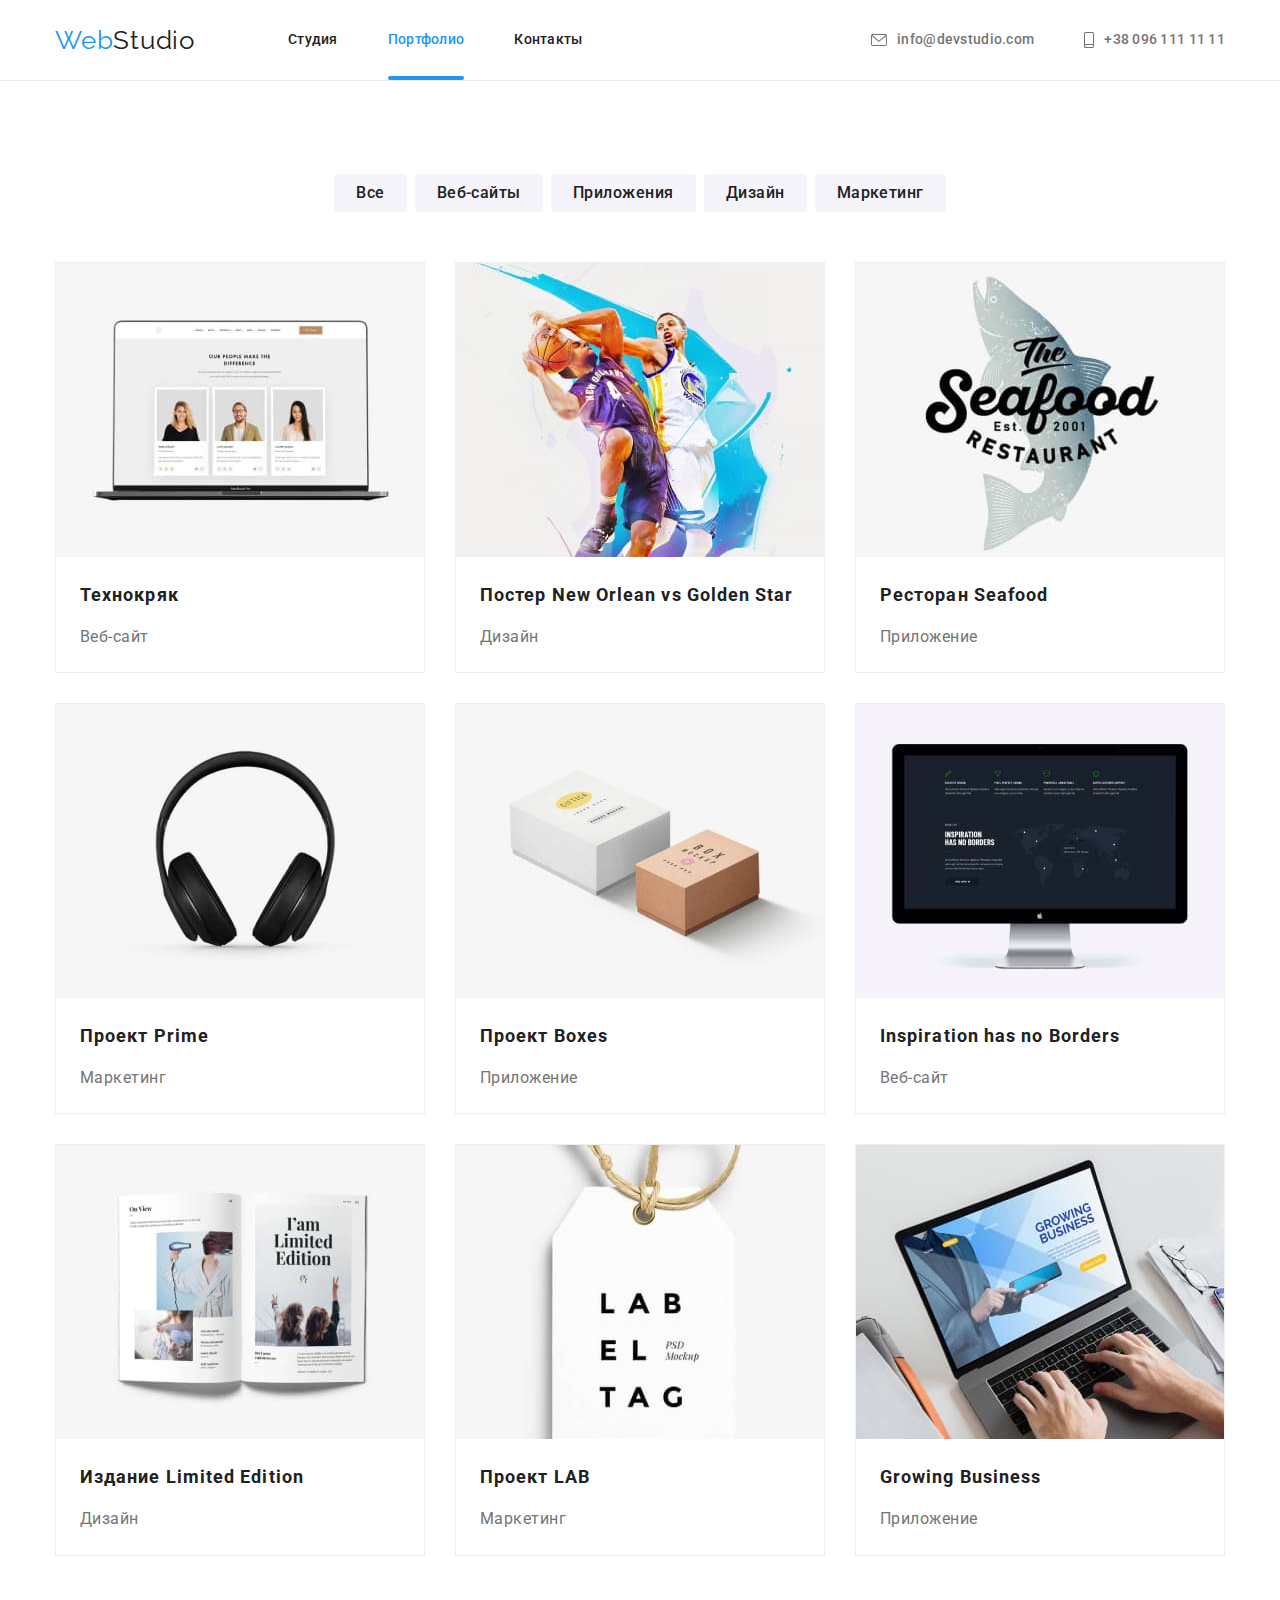
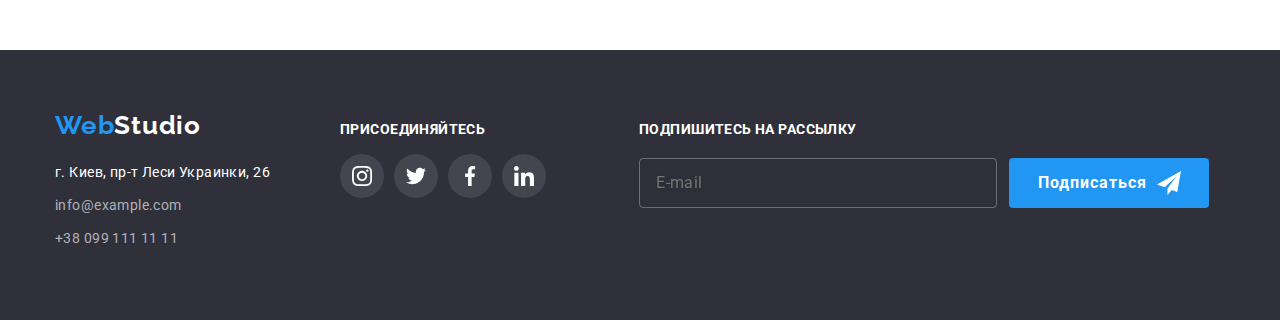
==== portfolio.html @ 62c6569c "Копия с ДЗ-7" ====
<!DOCTYPE html>
<html lang="ru">

<head>
  <meta charset="UTF-8" />
  <meta http-equiv="X-UA-Compatible" content="IE=edge" />
  <meta name="viewport" content="width=device-width, initial-scale=1.0" />
  <title>Document</title>
  <link rel="preconnect" href="https://fonts.googleapis.com" />
  <link rel="preconnect" href="https://fonts.gstatic.com" crossorigin />
  <link href="https://fonts.googleapis.com/css2?family=Raleway:wght@700&family=Roboto:wght@400;500;700;900&display=swap"
    rel="stylesheet" />
  <link rel="stylesheet"
    href="https://cdnjs.cloudflare.com/ajax/libs/modern-normalize/1.1.0/modern-normalize.min.css" />
  <!-- <link rel="stylesheet" href="./css/styles.css" /> -->
  <link rel="stylesheet" href="./css/main.css">
</head>

<body class="page">
  <!-- Шапка сайта -->
  <header class="page-header">
    <nav class="container nav__container">
      <a href="./index.html" class="nav__logo">Web<span class="nav__logos">Studio</span></a>
      <ul class="nav__list list">
        <li class="nav__lists"><a href="./index.html" class="nav__link">Студия</a></li>
        <li class="nav__lists"><a href="#" class="nav__link current current-line">Портфолио</a></li>
        <li class="nav__lists"><a href="#" class="nav__link">Контакты</a></li>
      </ul>
      <ul class="nav__contacts list">
        <li class="nav__lists">
          <a href="mailto:info@devstudio.com" class="nav__contact">
            <svg class="nav__email-icon" width="16" height="12">
              <use href="./images/icons.svg?v=2#icon-email"></use>
            </svg>info@devstudio.com
          </a>
        </li>
        <li class="nav__lists">
          <a href="tel:+380961111111" class="nav__contact">
            <svg class="nav__phone-icon" width="10" height="16">
              <use href="./images/icons.svg?v=2#icon-phone"></use>
            </svg>+38 096 111 11 11
          </a>
        </li>
      </ul>
    </nav>
  </header>

  <main class="main">
    <!-- Кнопки -->
    <section class="buttons">
      <div class="container buttons__conteiner">
        <h1 class="buttons__title-hidden">Галерея</h1>
        <ul class="buttons__items list">
          <li class="buttons__item">
            <button type="button" class="buttons__primery button">Все</button>
          </li>
          <li class="buttons__item">
            <button type="button" class="buttons__primery button">Веб-сайты</button>
          </li>
          <li class="buttons__item">
            <button type="button" class="buttons__primery button">Приложения</button>
          </li>
          <li class="buttons__item">
            <button type="button" class="buttons__primery button">Дизайн</button>
          </li>
          <li class="buttons__item">
            <button type="button" class="buttons__primery button">Маркетинг</button>
          </li>
        </ul>

        <!--Наши работы -->

        <ul class="project-list list">
          <li class="project-list__item">
            <a href="#">
              <div class="project-list__solution">
                <img src="./images/tehnokrak.jpg" alt="ноутбук" width="370" />
                <p class="project-list__text">Технокряк это современная площадка распространения коронавируса. Компании
                  используют эту платформу для цифрового
                  шпионажа и атак на защищённые сервера конкурентов.</p>
              </div>
              <div class="project-list__after-item">
                <h2 class="project-list__caption" te>Технокряк</h2>
                <p class="project-list__lead">Веб-сайт</p>
              </div>
            </a>
          </li>
          <li class="project-list__item">
            <a href="#">
              <div class="project-list__solution">
                <img src="./images/posternew.jpg" alt="баскетболисты" width="370" />
                <p class="project-list__text">Технокряк это современная площадка распространения коронавируса. Компании
                  используют эту платформу для цифрового
                  шпионажа и атак на защищённые сервера конкурентов.</p>
              </div>
              <div class="project-list__after-item">
                <h2 class="project-list__caption">Постер New Orlean vs Golden Star</h2>
                <p class="project-list__lead">Дизайн</p>
              </div>
            </a>
          </li>
          <li class="project-list__item">
            <a href="#">
              <div class="project-list__solution">
                <img src="./images/restoran.jpg" alt="Рыба" width="370" />
                <p class="project-list__text">Технокряк это современная площадка распространения коронавируса. Компании
                  используют эту платформу для цифрового
                  шпионажа и атак на защищённые сервера конкурентов.</p>
              </div>
              <div class="project-list__after-item">
                <h2 class="project-list__caption">Ресторан Seafood</h2>
                <p class="project-list__lead">Приложение</p>
              </div>
            </a>
          </li>
          <li class="project-list__item">
            <a href="#">
              <div class="project-list__solution">
                <img src="./images/proectprime.jpg" alt="наушники" width="370" />
                <p class="project-list__text">Технокряк это современная площадка распространения коронавируса. Компании
                  используют эту платформу для цифрового
                  шпионажа и атак на защищённые сервера конкурентов.</p>
              </div>
              <div class="project-list__after-item">
                <h2 class="project-list__caption">Проект Prime</h2>
                <p class="project-list__lead">Маркетинг</p>
              </div>
            </a>
          </li>
          <li class="project-list__item">
            <a href="#">
              <div class="project-list__solution">
                <img src="./images/proectboxes.jpg" alt="коробки" width="370" />
                <p class="project-list__text">Технокряк это современная площадка распространения коронавируса. Компании
                  используют эту платформу для цифрового
                  шпионажа и атак на защищённые сервера конкурентов.</p>
              </div>
              <div class="project-list__after-item">
                <h2 class="project-list__caption">Проект Boxes</h2>
                <p class="project-list__lead">Приложение</p>
              </div>
            </a>
          </li>
          <li class="project-list__item">
            <a href="#">
              <div class="project-list__solution">
                <img src="./images/inspiration.jpg" alt="макбук" width="370" />
                <p class="project-list__text">Технокряк это современная площадка распространения коронавируса. Компании
                  используют эту платформу для цифрового
                  шпионажа и атак на защищённые сервера конкурентов.</p>
              </div>
              <div class="project-list__after-item">
                <h2 class="project-list__caption">Inspiration has no Borders</h2>
                <p class="project-list__lead">Веб-сайт</p>
              </div>
            </a>
          </li>
          <li class="project-list__item">
            <a href="#">
              <div class="project-list__solution">
                <img src="./images/izdanie.jpg" alt="журнал" width="370" />
                <p class="project-list__text">Технокряк это современная площадка распространения коронавируса. Компании
                  используют эту платформу для цифрового
                  шпионажа и атак на защищённые сервера конкурентов.</p>
              </div>
              <div class="project-list__after-item">
                <h2 class="project-list__caption">Издание Limited Edition</h2>
                <p class="project-list__lead">Дизайн</p>
              </div>
            </a>
          </li>
          <li class="project-list__item">
            <a href="#">
              <div class="project-list__solution">
                <img src="./images/proectlab.jpg" alt="бирка" width="370" height="294" />
                <p class="project-list__text">Технокряк это современная площадка распространения коронавируса. Компании
                  используют эту платформу для цифрового
                  шпионажа и атак на защищённые сервера конкурентов.</p>
              </div>
              <div class="project-list__after-item">
                <h2 class="project-list__caption">Проект LAB</h2>
                <p class="project-list__lead">Маркетинг</p>
              </div>
            </a>
          </li>
          <li class="project-list__item">
            <a href="#">
              <div class="project-list__solution">
                <img src="./images/growing.jpg" alt="руки на клавиатуре" width="370" />
                <p class="project-list__text">Технокряк это современная площадка распространения коронавируса. Компании
                  используют эту платформу для цифрового
                  шпионажа и атак на защищённые сервера конкурентов.</p>
              </div>
              <div class="project-list__after-item">
                <h2 class="project-list__caption">Growing Business</h2>
                <p class="project-list__lead">Приложение</p>
              </div>
            </a>
          </li>
        </ul>
      </div>
    </section>
  </main>

  <footer class="footer-menu">
    <!-- Подвал -->
    <div class="container footer footer__conteiner">
      <div class="footer__left">
        <a href="./index.html" class="footer__logo">Web<span class="footer__logos">Studio</span></a>
        <address class="footer__address">
          <ul class="footer__address-list list">
            <li class="footer__address-item">
              <a href="" class="footer__address">г. Киев, пр-т Леси Украинки, 26</a>
            </li>
            <li class="footer__address-item">
              <a href="mailto:info@example.com" class="footer__contact">info@example.com</a>
            </li>
            <li class="footer__address-item">
              <a href="tel:+380991111111" class="footer__contact">+38 099 111 11 11</a>
            </li>
          </ul>
        </address>
      </div>
      <div class="aside">
        <h3 class="aside__title">Присоединяйтесь</h3>
        <ul class="aside-list list">
          <li class="aside-list__item">
            <a href="#" class="aside-list__link">
              <svg class="aside-list__icon">
                <use href="./images/icons.svg?v=2#icon-instagram"></use>
              </svg>
            </a>
          </li>
          <li class="aside-list__item">
            <a href="#" class="aside-list__link">
              <svg class="aside-list__icon">
                <use href="./images/icons.svg?v=2#icon-twitter"></use>
              </svg>
            </a>
          </li>
          <li class="aside-list__item">
            <a href="#" class="aside-list__link">
              <svg class="aside-list__icon">
                <use href="./images/icons.svg?v=2#icon-facebook"></use>
              </svg>
            </a>
          </li>
          <li class="aside-list__item">
            <a href="#" class="aside-list__link">
              <svg class="aside-list__icon">
                <use href="./images/icons.svg?v=2#icon-linkedin"></use>
              </svg>
            </a>
          </li>
        </ul>
      </div>
      <div class="footer-middle">
        <h3 class="footer-middle__title">Подпишитесь на рассылку</h3>
        <form action="footer-middle__form">
          <div class="footer-middle__field">
            <label class="footer-middle__label" for="user-email"></label>
            <input type="text" class="footer-middle__input" name="user-email" placeholder="E-mail" minlength="2"
              id="user-email" />
            <div class="middle-submit">
              <button type="submit" class="middle-submit__button button">
                <svg class="middle-submit__icon" width="24" heidht="24">
                  <use href="./images/icons.svg?v=2#icon-iconsend"></use>
                </svg>Подписаться</button>
            </div>
          </div>
        </form>
      </div>
  </footer>
</body>

</html>
---- css/styles.css ----
/* *, */
/* *::before, */
/* *::after { */
/* box-sizing: inherit; */
/* } */

/* CSS для imdex.html */

/* Шапка сайта */

/* Герой */

/* Особенности */

/* Чем мы занимаемся */

/* Наша команда */

/* Наши клиенты */

/* Подвал */

/* CSS для portfolio.html */

/* Кнопки */

/* Наши работы */
---- css/main.css ----
.visually-hidden {
  position: absolute;
  white-space: nowrap;
  width: 1px;
  height: 1px;
  overflow: hidden;
  border: 0;
  padding: 0;
  clip: rect(0 0 0 0);
  clip-path: inset(50%);
  margin: -1px;
}

:root {
  --primary-text-color: #212121;
  --secondory-text-color: #757575;
  --text-title-color: #ffffff;
  --accent-color: #2196f3;
  --accent-shadow-color: rgba(0, 0, 0, 0.15);
  --primary-bg-color: #ffffff;
  --secondary-bg-color: #f5f4fa;
  --top-line-bg-color: #ececec;
  --footer-bg-color: #2f303a;
  --box-project-color: #eeeeee;
  --box-klients-color: #afb1b8;
  --first-social-color: #afb1b8;
  --secondary-social-color: #ffffff;
  --background-social-color: #2196f3;
  --footer-social-color: rgba(255, 255, 255, 0.1);
  --footer-contact-color: rgba(255, 255, 255, 0.6);
  --feature-bg-color: rgba(47, 48, 58, 0.8);
  --overlay-modal-color: rgba(0, 0, 0, 0.2);
  --project-bg-color: rgba(33, 150, 243, 0.9);
  --close-icon-color: #000000;
}

.html {
  box-sizing: border-box;
}

a {
  text-decoration: none;
}

h1,
h2,
h3,
h4,
h5,
h6,
p,
ul {
  margin-top: 0;
  margin-bottom: 0;
}

button {
  cursor: pointer;
}

img {
  display: block;
}

.page {
  margin: 0;
  padding-top: 80px;
  font-family: Roboto, sans-serif;
  color: var(--primary-text-color);
}

.list {
  padding: 0;
  margin: 0;
  list-style: none;
}

.container {
  display: block;
  width: 1200px;
  padding-left: 15px;
  padding-right: 15px;
  margin: 0 auto;
}

.hero__button.button {
  font-size: 16px;
  font-weight: bold;
  letter-spacing: 0.06em;
  line-height: 1.9;
  display: inline-block;
  border-radius: 4px;
  border: transparent;
  padding: 10px 32px;
  font-family: Roboto;
  align-items: center;
  text-align: center;
  color: var(--text-title-color);
  background-color: var(--accent-color);
  cursor: pointer;
  box-shadow: 0px 4px 4px var(--accent-shadow);
}

.modal__button {
  font-size: 16px;
  font-weight: bold;
  letter-spacing: 0.06em;
  line-height: 1.85;
  padding: 10px 55px 10px 56px;
  display: flex;
  align-items: center;
  text-align: center;
  border-radius: 4px;
  border: transparent;
  color: var(--text-title-color);
  background-color: var(--accent-color);
  margin-left: 130px;
  box-shadow: 0px 1px 3px rgba(0, 0, 0, 0.12), 0px 1px 1px rgba(0, 0, 0, 0.14), 0px 2px 1px rgba(0, 0, 0, 0.2);
  border-radius: 4px;
}

.buttons {
  padding-top: 94px;
  padding-bottom: 94px;
}

.buttons__title-hidden {
  position: absolute;
  white-space: nowrap;
  width: 1px;
  height: 1px;
  overflow: hidden;
  border: 0;
  padding: 0;
  clip: rect(0 0 0 0);
  clip-path: inset(50%);
  margin: -1px;
}

.buttons__items {
  display: flex;
  justify-content: center;
  margin-bottom: 50px;
}

.buttons__primery {
  font-size: 16px;
  font-weight: 500;
  letter-spacing: 0.03em;
  line-height: 1.6;
  padding: 6px 22px;
  font-style: normal;
  text-align: center;
  border-radius: 4px;
  border: transparent;
  color: var(--primary-text-color);
  background-color: var(--secondary-bg-color);
  transition: color 250ms cubic-bezier(0.4, 0, 0.2, 1) background-color 250ms cubic-bezier(0.4, 0, 0.2, 1);
  transition: box-shadow 250ms cubic-bezier(0.4, 0, 0.2, 1);
}

.buttons__items > .buttons__item:not(:last-child) {
  margin-right: 8px;
}

.buttons__primery:hover,
.buttons__primery:focus {
  color: var(--text-title-color);
  background-color: var(--accent-color);
}

.buttons__item:hover {
  box-shadow: 0px 4px 4px rgba(0, 0, 0, 0.25);
}

.backdrop__modal {
  position: absolute;
  top: 50%;
  left: 50%;
  min-height: 581px;
  min-width: 528px;
  padding: 40px;
  border-radius: 4px;
  background-color: var(--primary-bg-color);
  transform: translate(-50%, -50%) scale(1);
  transition: transform 250ms cubic-bezier(0.4, 0, 0.2, 1);
}

.backdrop__close-link {
  position: absolute;
  display: flex;
  justify-content: center;
  align-items: center;
  width: 30px;
  height: 30px;
  top: 8px;
  right: 8px;
  border-radius: 50%;
  fill: var(--close-icon-color);
  background-color: transparent;
  border: 1px solid rgba(0, 0, 0, 0.1);
  transition: fill 250ms cubic-bezier(0.4, 0, 0.2, 1);
}

.backdrop__close-icon {
  width: 18px;
  height: 18px;
}

.backdrop__close-link:hover .backdrop__close-icon {
  fill: var(--accent-color);
}

.modal__title {
  font-size: 20px;
  font-weight: bold;
  letter-spacing: 0.03em;
  line-height: 1.15;
  margin-bottom: 12px;
  text-align: center;
  color: #212121;
}

.modal__field {
  margin-bottom: 10px;
}

.modal__label {
  font-weight: normal;
  font-size: 12px;
  line-height: 1.67;
  letter-spacing: 0.01em;
  color: #757575;
}

.modal__wrapper {
  position: relative;
}

.modal__input:focus {
  border-color: var(--accent-color);
}

.modal__input:focus + .modal__icon {
  fill: var(--accent-color);
}

.modal__input,
.modal__text {
  width: 100%;
  height: 40px;
  border-radius: 5px;
  outline: none;
  border: 1px solid rgba(33, 33, 33, 0.2);
  background-color: transparent;
  padding-left: 42px;
  padding-right: 20px;
  transition: border color 250ms cubic-bezier(0.4, 0, 0.2, 1) fill 250ms cubic-bezier(0.4, 0, 0.2, 1);
}

.modal__text {
  height: 100px;
  padding-bottom: 10px;
  padding-top: 10px;
  margin-bottom: 10px;
  padding-left: 16px;
  resize: none;
}

.modal__icon {
  position: absolute;
  left: 15px;
  top: 20px;
  transform: translateY(-50%);
}

.modal__check-text {
  font-size: 14px;
  font-weight: normal;
  letter-spacing: 0.03em;
  line-height: 1.71;
  margin-bottom: 20px;
  color: #757575;
}

.modal__check-icon {
  position: absolute;
  fill: transparent;
}

.policy {
  margin-bottom: 40px;
}

.modal__check-text {
  padding-left: 20px;
}

.modal__check-text span {
  font-size: 14px;
  letter-spacing: 0.03em;
  line-height: 1.71;
  width: 15px;
  height: 15px;
  border: 2px solid #303030;
  border-radius: 2px;
  margin-right: 5px;
  display: inline-flex;
  align-items: center;
  justify-content: center;
  color: #757575;
}

.modal__check-policy {
  text-decoration: underline;
  color: var(--accent-color);
}

.modal__check:checked + .modal__check-text span {
  background-color: var(--accent-color);
  border: none;
}

.modal__check:checked + .modal__check-text svg {
  fill: #ffffff;
}

.backdrop {
  position: fixed;
  top: 0;
  left: 0;
  width: 100vw;
  height: 100vh;
  background-color: var(--overlay-modal-color);
  opacity: 1;
  transition: opacity 250ms cubic-bezier(0.4, 0, 0.2, 1);
}

.backdrop.is-hidden {
  opacity: 0;
  pointer-events: none;
}

.backdrop.is-hidden .modal {
  transform: translate(-50%, -50%) scale(0.9);
}

.social__list {
  display: flex;
  justify-content: center;
  padding-top: 16px;
  padding-bottom: 30px;
}

.social__list .social__item + .social__item {
  margin-left: 10px;
}

.social__list .social__link {
  width: 44px;
  height: 44px;
  border-radius: 50%;
  display: flex;
  align-items: center;
  justify-content: center;
  fill: var(--first-social-color);
  transition: fill 250ms cubic-bezier(0.4, 0, 0.2, 1), background-color 250ms cubic-bezier(0.4, 0, 0.2, 1);
}

.social__list .social__icon {
  width: 20px;
  height: 20px;
}

.social__list .social__link:hover,
.social__list .social__link:focus {
  background-color: var(--background-social-color);
}

.social__link:hover .social__icon,
.social__link:focus .social__icon {
  fill: var(--secondary-social-color);
}

.nav__logo {
  font-size: 26px;
  letter-spacing: 0.03em;
  line-height: 1.19;
  font-family: Raleway;
  color: var(--accent-color);
}

.nav__logos {
  color: var(--primary-text-color);
}

.footer__logo {
  font-size: 26px;
  font-weight: bold;
  letter-spacing: 0.03em;
  line-height: 1.19;
  display: inline-block;
  margin-bottom: 20px;
  font-family: Raleway;
  color: var(--accent-color);
}

.footer__logos {
  color: var(--secondary-social-color);
}

.page-header {
  position: fixed;
  width: 100%;
  top: 0;
  left: 0;
  min-height: 80px;
  background-color: var(--primary-bg-color);
  z-index: 1;
  border-bottom: 1px solid var(--top-line-bg-color);
}

.nav__container {
  display: flex;
  align-items: center;
}

.nav__list {
  display: flex;
  margin-left: 93px;
}

.nav__list .nav__lists:last-child {
  margin-right: 0;
}

.nav__list .nav__lists + .nav__lists {
  margin-left: 50px;
}

.nav__link {
  position: relative;
}

.nav__link.current-line::after {
  position: absolute;
  left: 0;
  bottom: 0;
  content: "";
  width: 100%;
  height: 4px;
  background-color: var(--accent-color);
  border-radius: 2px;
}

.nav__list .nav__link {
  font-size: 14px;
  font-weight: 500;
  letter-spacing: 0.02em;
  line-height: 1.14;
  display: block;
  padding-top: 32px;
  padding-bottom: 32px;
  color: var(--primary-text-color);
  transition: color 250ms cubic-bezier(0.4, 0, 0.2, 1);
}

.nav__list .nav__link:hover,
.nav__list .nav__link:focus {
  color: var(--accent-color);
}

.nav__list .nav__link.current {
  color: var(--accent-color);
}

.nav__contacts {
  display: flex;
  position: relative;
  align-items: center;
  margin-left: auto;
}

.nav__contacts .nav__lists + .nav__lists {
  margin-left: 50px;
}

.nav__contacts .nav__contact {
  font-size: 14px;
  font-weight: 500;
  letter-spacing: 0.02em;
  line-height: 1.14;
  color: var(--secondory-text-color);
}

.nav__email-icon,
.nav__phone-icon {
  margin-right: 10px;
}

.nav__contact {
  display: flex;
  align-items: center;
  justify-content: center;
  fill: var(--secondory-text-color);
  padding: 32px 0px;
  transition: color fill 250ms cubic-bezier(0.4, 0, 0.2, 1), fill 250ms cubic-bezier(0.4, 0, 0.2, 1);
}

.nav__contact + .nav__contact {
  margin-right: 10px;
}

.nav__contacts .nav__contact:hover,
.nav__contacts .nav__contact:focus {
  color: var(--accent-color);
}

.nav__contact:hover .nav__email-icon,
.nav__contact:hover .nav__phone-icon,
.nav__contact:focus .nav__email-icon,
.nav__contact:focus .nav__phone-icon {
  fill: var(--accent-color);
}

.hero {
  padding-top: 200px;
  padding-bottom: 200px;
  text-align: center;
  background-color: var(--footer-bg-color);
  color: var(--text-title-color);
}

.hero__title {
  font-size: 44px;
  font-weight: 900;
  letter-spacing: 0.06em;
  line-height: 1.36;
  margin: 0 auto;
  margin-bottom: 30px;
  width: 696px;
  text-transform: uppercase;
  color: var(--text-title-color);
}

.hero-img {
  position: relative;
  display: block;
  max-width: 1600px;
  min-height: 600px;
  margin-right: auto;
  margin-left: auto;
  background: linear-gradient(to right, rgba(47, 48, 58, 0.4), rgba(47, 48, 58, 0.4)), url("../images/hero.jpg");
}

.section {
  padding-top: 94px;
  padding-bottom: 94px;
}

.feature-list {
  display: flex;
}

.feature-list__box-icon {
  display: inline-flex;
  justify-content: center;
  align-items: center;
  width: 270px;
  height: 120px;
  background-color: var(--secondary-bg-color);
  background-repeat: no-repeat;
  margin-bottom: 30px;
  border-radius: 4px;
}

.feature-list__item-icon {
  width: 70px;
  height: 70px;
}

.feature-list__item {
  width: 270px;
}

.feature-list__title {
  font-size: 14px;
  font-weight: bold;
  letter-spacing: 0.03em;
  line-height: 1.14;
  margin-bottom: 10px;
  font-style: normal;
  text-transform: uppercase;
  color: var(--primary-text-color);
}

.feature-list__text {
  font-size: 14px;
  font-weight: normal;
  letter-spacing: 0.03em;
  line-height: 1.71;
  font-style: normal;
  color: var(--secondory-text-color);
}

.feature-list .feature-list__title {
  color: var(--primary-text-color);
}

.feature-list .feature-list__text {
  color: var(--secondory-text-color);
}

.feature-list .feature-list__item + .feature-list__item {
  margin-left: 30px;
}

.work {
  padding-bottom: 94px;
}

.work__title {
  font-size: 36px;
  font-weight: bold;
  letter-spacing: 0.03em;
  line-height: 1.17;
  margin-bottom: 50px;
  text-align: center;
  color: var(--primary-text-color);
}

.work__list {
  display: flex;
  justify-content: space-between;
}

.work__apps {
  position: relative;
}

.work__apps::before {
  position: absolute;
  content: "";
  width: 370px;
  height: 70px;
  bottom: 0;
  background-color: var(--feature-bg-color);
}

.work__apps-text {
  position: absolute;
  bottom: -8%;
  right: 15%;
  width: 270px;
  height: 70px;
  font-size: 14px;
  font-weight: bold;
  letter-spacing: 0.03em;
  line-height: 1.14;
  text-align: center;
  text-transform: uppercase;
  color: var(--text-title-color);
}

.user {
  padding-top: 94px;
  padding-bottom: 94px;
  background-color: var(--secondary-bg-color);
}

.user__galery {
  font-size: 36px;
  font-weight: bold;
  letter-spacing: 0.03em;
  line-height: 1.16;
  margin-bottom: 50px;
  text-align: center;
  color: var(--primary-text-color);
}

.user__list {
  display: flex;
  justify-content: space-between;
}

.user__item {
  margin-left: 30px;
  box-shadow: 0px 1px 3px rgba(0, 0, 0, 0.12), 0px 1px 1px rgba(0, 0, 0, 0.14), 0px 2px 1px rgba(0, 0, 0, 0.2);
  border-radius: 0px 0px 4px 4px;
  background-color: var(--primary-bg-color);
}

.user__head {
  padding-top: 30px;
}

.user__headline {
  font-size: 16px;
  font-weight: 500;
  letter-spacing: 0.03em;
  line-height: 1.19;
  margin-bottom: 10px;
  text-align: center;
}

.user__tagline {
  font-size: 16px;
  font-weight: normal;
  letter-spacing: 0.03em;
  line-height: 1.19;
  text-align: center;
  color: var(--secondory-text-color);
}

.user__item:nth-last-child(4n) {
  margin-left: 0;
}

.clients {
  padding-top: 94px;
  padding-bottom: 94px;
}

.clients__title {
  font-size: 36px;
  font-weight: bold;
  letter-spacing: 0.03em;
  line-height: 1.16;
  margin-bottom: 50px;
  text-align: center;
}

.clients__list {
  display: flex;
  position: relative;
  justify-content: space-between;
}

.clients__link {
  display: inline-flex;
  justify-content: center;
  padding: 16px 32px;
  width: 170px;
  height: 92px;
  border-radius: 4px;
  margin-left: 30px;
  border: 1px solid var(--box-klients-color);
  fill: var(--box-klients-color);
  transition: fill 250ms cubic-bezier(0.4, 0, 0.2, 1), border 250ms cubic-bezier(0.4, 0, 0.2, 1);
}

.clients__link:last-child {
  margin-left: 0;
}

.clients__link:hover, .clients__link:focus {
  fill: var(--accent-color);
  border: 1px solid var(--accent-color);
}

.footer {
  display: flex;
}

.footer-menu {
  padding-top: 60px;
  padding-bottom: 60px;
  background-color: var(--footer-bg-color);
}

.footer__address {
  font-size: 14px;
  font-weight: normal;
  letter-spacing: 0.03em;
  line-height: 1.71;
  font-style: normal;
  color: var(--secondary-social-color);
  transition: color 250ms cubic-bezier(0.4, 0, 0.2, 1);
}

.footer__address-list {
  margin-right: 70px;
}

.footer__address-item {
  margin-bottom: 9px;
}

.footer__contact {
  font-size: 14px;
  font-weight: normal;
  letter-spacing: 0.03em;
  line-height: 1.71;
  margin-bottom: 60px;
  font-style: normal;
  color: var(--first-social-color);
  transition: color 250ms cubic-bezier(0.4, 0, 0.2, 1);
}

.footer__address-list .footer__address:focus,
.footer__address-list .footer__address:hover {
  color: var(--accent-color);
}

.footer__address-list .footer__contact:focus,
.footer__address-list .footer__contact:hover {
  color: var(--accent-color);
}

.aside {
  display: block;
  padding-top: 12px;
  margin-right: 93px;
}

.aside__title {
  font-size: 14px;
  font-weight: bold;
  letter-spacing: 0.03em;
  line-height: 1.14;
  text-transform: uppercase;
  color: var(--text-title-color);
}

.aside-list {
  display: flex;
  padding-top: 16px;
}

.aside-list__icon {
  width: 20px;
  height: 20px;
}

.aside-list__link {
  display: flex;
  width: 44px;
  height: 44px;
  border-radius: 50%;
  align-items: center;
  justify-content: center;
  fill: var(--secondary-social-color);
  background-color: var(--footer-social-color);
  transition: background-color 250ms cubic-bezier(0.4, 0, 0.2, 1), fill 250ms cubic-bezier(0.4, 0, 0.2, 1);
}

.aside-list__item + .aside-list__item {
  margin-left: 10px;
}

.aside-list__link:hover,
.aside-list__link:focus {
  background-color: var(--background-social-color);
}

.aside-list__link:hover .aside-list__icon,
.aside-list__link:focus .aside-list__icon {
  fill: var(--secondary-social-color);
}

.footer-middle {
  display: inline-block;
}

.footer-middle__title {
  padding-top: 12px;
  margin-bottom: 20px;
  font-size: 14px;
  font-weight: bold;
  letter-spacing: 0.03em;
  line-height: 1.14;
  text-transform: uppercase;
  color: var(--text-title-color);
}

.footer-middle__input {
  font-size: 16px;
  letter-spacing: 0.03em;
  line-height: 1.25;
  width: 358px;
  height: 50px;
  margin-right: 12px;
  padding-left: 16px;
  border-radius: 5px;
  outline: none;
  color: rgba(255, 255, 255, 0.6);
  border: 1px solid rgba(255, 255, 255, 0.3);
  box-sizing: border-box;
  filter: drop-shadow(0px 4px 4px rgba(0, 0, 0, 0.15));
  border-radius: 4px;
  background-color: transparent;
  transition: color 250ms cubic-bezier(0.4, 0, 0.2, 1) border 250ms cubic-bezier(0.4, 0, 0.2, 1) filter 250ms cubic-bezier(0.4, 0, 0.2, 1);
}

.footer-middle__field {
  display: flex;
}

.middle-submit {
  position: relative;
}

.middle-submit__icon {
  position: absolute;
  right: 28px;
  top: 50%;
  transform: translateY(-50%);
}

.middle-submit__button.button {
  display: flex;
  flex-direction: row-reverse;
  padding: 10px 62px 10px 29px;
  cursor: pointer;
}

.middle-submit__button.button {
  display: flex;
  align-items: center;
  text-align: center;
  font-size: 16px;
  font-weight: bold;
  letter-spacing: 0.06em;
  line-height: 1.85;
  border-radius: 4px;
  border: transparent;
  color: var(--text-title-color);
  background-color: var(--accent-color);
  position: relative;
  width: 200px;
  height: 50px;
  margin-right: 10px;
  box-sizing: border-box;
}

.project-list {
  display: flex;
  flex-wrap: wrap;
}

.project-list__item {
  position: relative;
  width: 370px;
  border: 1px solid var(--box-project-color);
  margin-right: 30px;
  margin-bottom: 30px;
  transition: box-shadow 250ms cubic-bezier(0.4, 0, 0.2, 1);
}

.project-list__after-item {
  padding-top: 20px;
  padding-bottom: 20px;
  padding-left: 24px;
}

.project-list__text {
  position: absolute;
  display: inline-block;
  top: 0;
  left: 0;
  padding: 63px 24px;
  font-size: 18px;
  font-weight: normal;
  letter-spacing: 0.03em;
  line-height: 1.56;
  color: var(--text-title-color);
  background-color: var(--background-social-color);
  height: 294px;
  transform: translateY(100%);
  transition: transform 250ms cubic-bezier(0.4, 0, 0.2, 1);
  overflow: auto;
}

.project-list__item:hover {
  box-shadow: 0px 1px 1px rgba(0, 0, 0, 0.12), 0px 4px 4px rgba(0, 0, 0, 0.06), 1px 4px 6px rgba(0, 0, 0, 0.16);
}

.project-list__item:nth-child(3n) {
  margin-right: 0;
}

.project-list__item:nth-last-child(-n + 3) {
  margin-bottom: 0;
}

.project-list__solution {
  position: relative;
  overflow: hidden;
}

.project-list__solution:hover .project-list__text {
  transform: translateY(0);
}

.project-list__caption {
  font-size: 18px;
  font-weight: bold;
  letter-spacing: 0.06em;
  line-height: 2;
  margin-bottom: 9px;
  color: var(--primary-text-color);
}

.project-list__lead {
  font-size: 16px;
  font-weight: normal;
  letter-spacing: 0.03em;
  line-height: 1.9;
  color: var(--secondory-text-color);
}

.visually-hidden {
  position: absolute;
  white-space: nowrap;
  width: 1px;
  height: 1px;
  overflow: hidden;
  border: 0;
  padding: 0;
  clip: rect(0 0 0 0);
  clip-path: inset(50%);
  margin: -1px;
}
/*# sourceMappingURL=main.css.map */
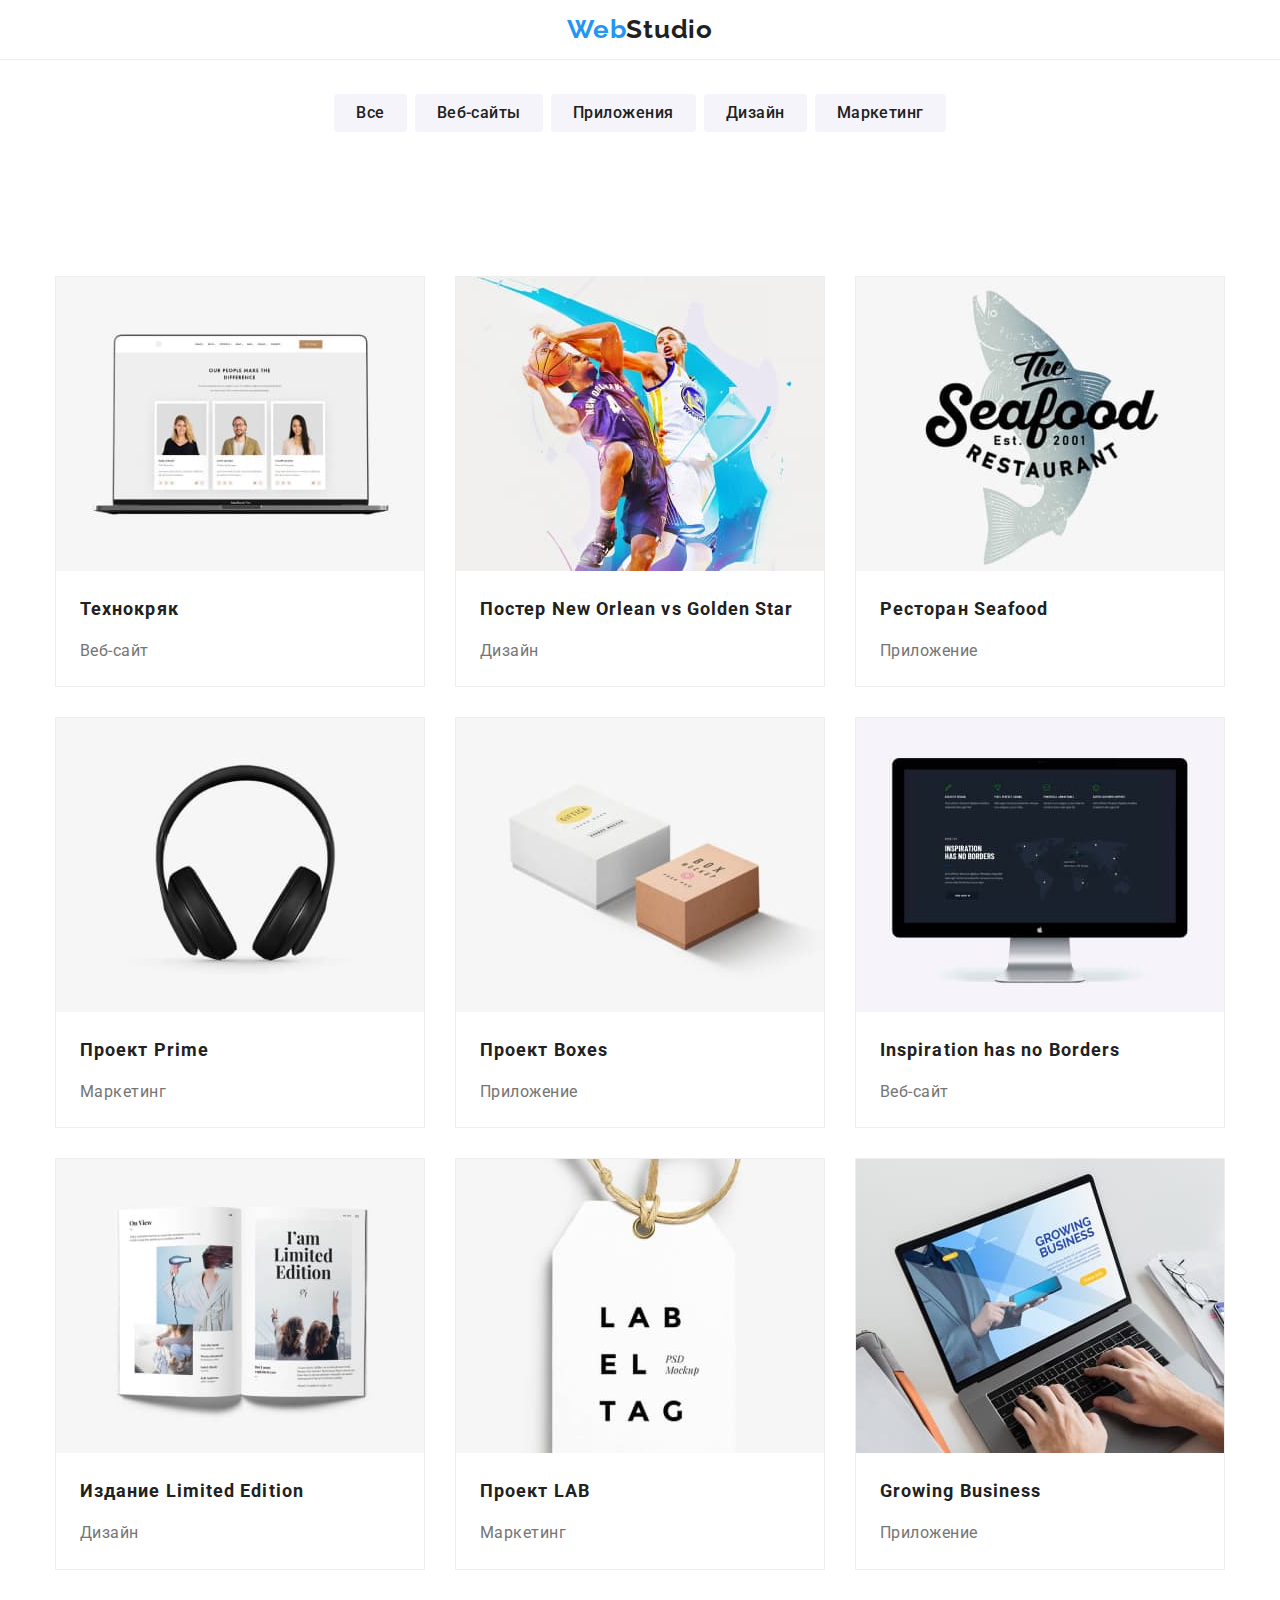
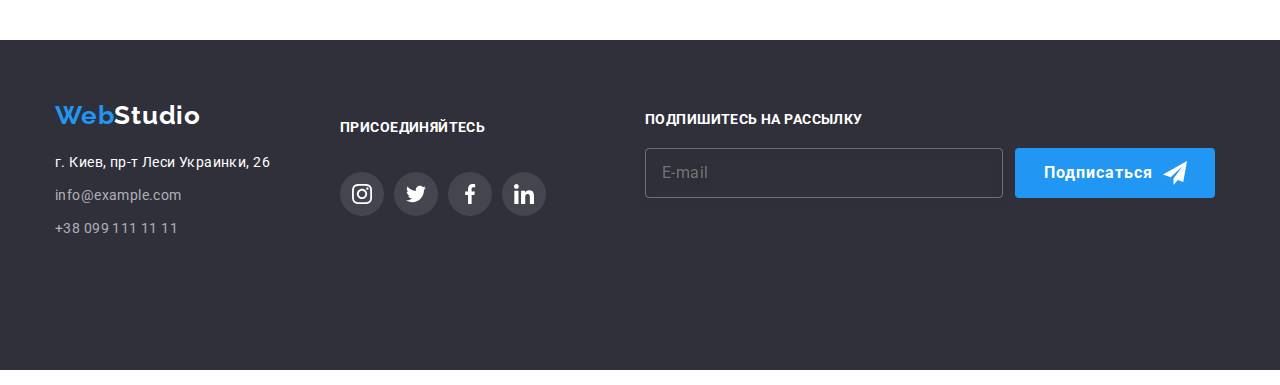
==== commit fb07f0ee: "DZ -8" ====
--- a/portfolio.html
+++ b/portfolio.html
@@ -46,8 +46,8 @@
   </header>
 
   <main class="main">
-    <!-- Кнопки -->
-    <section class="buttons">
+  <!-- Кнопки -->
+  <section class="buttons">
       <div class="container buttons__conteiner">
         <h1 class="buttons__title-hidden">Галерея</h1>
         <ul class="buttons__items list">
@@ -68,13 +68,13 @@
           </li>
         </ul>
 
-        <!--Наши работы -->
-
-        <ul class="project-list list">
-          <li class="project-list__item">
-            <a href="#">
-              <div class="project-list__solution">
-                <img src="./images/tehnokrak.jpg" alt="ноутбук" width="370" />
+  <!-- Наши работы -->
+
+  <ul class="project-list list">
+          <li class="project-list__item">
+            <a href="#">
+              <div class="project-list__solution">
+                <img src="./images/tehnokrak.jpg" alt="ноутбук" />
                 <p class="project-list__text">Технокряк это современная площадка распространения коронавируса. Компании
                   используют эту платформу для цифрового
                   шпионажа и атак на защищённые сервера конкурентов.</p>
@@ -88,7 +88,7 @@
           <li class="project-list__item">
             <a href="#">
               <div class="project-list__solution">
-                <img src="./images/posternew.jpg" alt="баскетболисты" width="370" />
+                <img src="./images/posternew.jpg" alt="баскетболисты" />
                 <p class="project-list__text">Технокряк это современная площадка распространения коронавируса. Компании
                   используют эту платформу для цифрового
                   шпионажа и атак на защищённые сервера конкурентов.</p>
@@ -102,7 +102,7 @@
           <li class="project-list__item">
             <a href="#">
               <div class="project-list__solution">
-                <img src="./images/restoran.jpg" alt="Рыба" width="370" />
+                <img src="./images/restoran.jpg" alt="Рыба" />
                 <p class="project-list__text">Технокряк это современная площадка распространения коронавируса. Компании
                   используют эту платформу для цифрового
                   шпионажа и атак на защищённые сервера конкурентов.</p>
@@ -116,7 +116,7 @@
           <li class="project-list__item">
             <a href="#">
               <div class="project-list__solution">
-                <img src="./images/proectprime.jpg" alt="наушники" width="370" />
+                <img src="./images/proectprime.jpg" alt="наушники" />
                 <p class="project-list__text">Технокряк это современная площадка распространения коронавируса. Компании
                   используют эту платформу для цифрового
                   шпионажа и атак на защищённые сервера конкурентов.</p>
@@ -130,7 +130,7 @@
           <li class="project-list__item">
             <a href="#">
               <div class="project-list__solution">
-                <img src="./images/proectboxes.jpg" alt="коробки" width="370" />
+                <img src="./images/proectboxes.jpg" alt="коробки" />
                 <p class="project-list__text">Технокряк это современная площадка распространения коронавируса. Компании
                   используют эту платформу для цифрового
                   шпионажа и атак на защищённые сервера конкурентов.</p>
@@ -144,7 +144,7 @@
           <li class="project-list__item">
             <a href="#">
               <div class="project-list__solution">
-                <img src="./images/inspiration.jpg" alt="макбук" width="370" />
+                <img src="./images/inspiration.jpg" alt="макбук" />
                 <p class="project-list__text">Технокряк это современная площадка распространения коронавируса. Компании
                   используют эту платформу для цифрового
                   шпионажа и атак на защищённые сервера конкурентов.</p>
@@ -158,7 +158,7 @@
           <li class="project-list__item">
             <a href="#">
               <div class="project-list__solution">
-                <img src="./images/izdanie.jpg" alt="журнал" width="370" />
+                <img src="./images/izdanie.jpg" alt="журнал" />
                 <p class="project-list__text">Технокряк это современная площадка распространения коронавируса. Компании
                   используют эту платформу для цифрового
                   шпионажа и атак на защищённые сервера конкурентов.</p>
@@ -172,7 +172,7 @@
           <li class="project-list__item">
             <a href="#">
               <div class="project-list__solution">
-                <img src="./images/proectlab.jpg" alt="бирка" width="370" height="294" />
+                <img src="./images/proectlab.jpg" alt="бирка" />
                 <p class="project-list__text">Технокряк это современная площадка распространения коронавируса. Компании
                   используют эту платформу для цифрового
                   шпионажа и атак на защищённые сервера конкурентов.</p>
@@ -186,7 +186,7 @@
           <li class="project-list__item">
             <a href="#">
               <div class="project-list__solution">
-                <img src="./images/growing.jpg" alt="руки на клавиатуре" width="370" />
+                <img src="./images/growing.jpg" alt="руки на клавиатуре" />
                 <p class="project-list__text">Технокряк это современная площадка распространения коронавируса. Компании
                   используют эту платформу для цифрового
                   шпионажа и атак на защищённые сервера конкурентов.</p>
@@ -204,55 +204,57 @@
 
   <footer class="footer-menu">
     <!-- Подвал -->
-    <div class="container footer footer__conteiner">
-      <div class="footer__left">
-        <a href="./index.html" class="footer__logo">Web<span class="footer__logos">Studio</span></a>
-        <address class="footer__address">
-          <ul class="footer__address-list list">
-            <li class="footer__address-item">
-              <a href="" class="footer__address">г. Киев, пр-т Леси Украинки, 26</a>
-            </li>
-            <li class="footer__address-item">
-              <a href="mailto:info@example.com" class="footer__contact">info@example.com</a>
-            </li>
-            <li class="footer__address-item">
-              <a href="tel:+380991111111" class="footer__contact">+38 099 111 11 11</a>
+    <div class="container footer__container">
+      <div class="footer__center">
+        <div class="footer__left">
+          <a href="./index.html" class="footer__logo">Web<span class="footer__logos">Studio</span></a>
+          <address class="footer__address">
+            <ul class="footer__address-list list">
+              <li class="footer__address-item">
+                <a href="" class="footer__address">г. Киев, пр-т Леси Украинки, 26</a>
+              </li>
+              <li class="footer__address-item">
+                <a href="mailto:info@example.com" class="footer__contact">info@example.com</a>
+              </li>
+              <li class="footer__address-item">
+                <a href="tel:+380991111111" class="footer__contact">+38 099 111 11 11</a>
+              </li>
+            </ul>
+          </address>
+        </div>
+        <div class="aside">
+          <h3 class="aside__title">Присоединяйтесь</h3>
+          <ul class="aside-list list">
+            <li class="aside-list__item">
+              <a href="#" class="aside-list__link">
+                <svg class="aside-list__icon">
+                  <use href="./images/icons.svg?v=2#icon-instagram"></use>
+                </svg>
+              </a>
+            </li>
+            <li class="aside-list__item">
+              <a href="#" class="aside-list__link">
+                <svg class="aside-list__icon">
+                  <use href="./images/icons.svg?v=2#icon-twitter"></use>
+                </svg>
+              </a>
+            </li>
+            <li class="aside-list__item">
+              <a href="#" class="aside-list__link">
+                <svg class="aside-list__icon">
+                  <use href="./images/icons.svg?v=2#icon-facebook"></use>
+                </svg>
+              </a>
+            </li>
+            <li class="aside-list__item">
+              <a href="#" class="aside-list__link">
+                <svg class="aside-list__icon">
+                  <use href="./images/icons.svg?v=2#icon-linkedin"></use>
+                </svg>
+              </a>
             </li>
           </ul>
-        </address>
-      </div>
-      <div class="aside">
-        <h3 class="aside__title">Присоединяйтесь</h3>
-        <ul class="aside-list list">
-          <li class="aside-list__item">
-            <a href="#" class="aside-list__link">
-              <svg class="aside-list__icon">
-                <use href="./images/icons.svg?v=2#icon-instagram"></use>
-              </svg>
-            </a>
-          </li>
-          <li class="aside-list__item">
-            <a href="#" class="aside-list__link">
-              <svg class="aside-list__icon">
-                <use href="./images/icons.svg?v=2#icon-twitter"></use>
-              </svg>
-            </a>
-          </li>
-          <li class="aside-list__item">
-            <a href="#" class="aside-list__link">
-              <svg class="aside-list__icon">
-                <use href="./images/icons.svg?v=2#icon-facebook"></use>
-              </svg>
-            </a>
-          </li>
-          <li class="aside-list__item">
-            <a href="#" class="aside-list__link">
-              <svg class="aside-list__icon">
-                <use href="./images/icons.svg?v=2#icon-linkedin"></use>
-              </svg>
-            </a>
-          </li>
-        </ul>
+        </div>
       </div>
       <div class="footer-middle">
         <h3 class="footer-middle__title">Подпишитесь на рассылку</h3>
@@ -270,6 +272,7 @@
           </div>
         </form>
       </div>
+    </div>
   </footer>
 </body>
 
--- a/css/main.css
+++ b/css/main.css
@@ -64,7 +64,6 @@
 
 .page {
   margin: 0;
-  padding-top: 80px;
   font-family: Roboto, sans-serif;
   color: var(--primary-text-color);
 }
@@ -76,11 +75,27 @@
 }
 
 .container {
-  display: block;
-  width: 1200px;
   padding-left: 15px;
   padding-right: 15px;
   margin: 0 auto;
+}
+
+@media screen and (min-width: 480px) {
+  .container {
+    width: 480px;
+  }
+}
+
+@media screen and (min-width: 768px) {
+  .container {
+    width: 768px;
+  }
+}
+
+@media screen and (min-width: 1200px) {
+  .container {
+    width: 1200px;
+  }
 }
 
 .hero__button.button {
@@ -120,8 +135,7 @@
 }
 
 .buttons {
-  padding-top: 94px;
-  padding-bottom: 94px;
+  padding-bottom: 40px;
 }
 
 .buttons__title-hidden {
@@ -139,8 +153,32 @@
 
 .buttons__items {
   display: flex;
-  justify-content: center;
-  margin-bottom: 50px;
+  flex-wrap: wrap;
+  padding-top: 60px;
+  padding-bottom: 40px;
+  margin-top: -15px;
+}
+
+.buttons__items:hover {
+  box-shadow: 0px 4px 4px rgba(0, 0, 0, 0.25);
+}
+
+.buttons__items__item {
+  margin-top: 15px;
+}
+
+@media screen and (min-width: 768px) {
+  .buttons__items {
+    justify-content: center;
+  }
+}
+
+@media screen and (min-width: 1200px) {
+  .buttons__items {
+    padding-top: 94px;
+    padding-bottom: 94px;
+    margin-bottom: 50px;
+  }
 }
 
 .buttons__primery {
@@ -157,6 +195,10 @@
   background-color: var(--secondary-bg-color);
   transition: color 250ms cubic-bezier(0.4, 0, 0.2, 1) background-color 250ms cubic-bezier(0.4, 0, 0.2, 1);
   transition: box-shadow 250ms cubic-bezier(0.4, 0, 0.2, 1);
+}
+
+.buttons__item {
+  margin-top: 15px;
 }
 
 .buttons__items > .buttons__item:not(:last-child) {
@@ -383,11 +425,22 @@
 }
 
 .nav__logo {
-  font-size: 26px;
-  letter-spacing: 0.03em;
-  line-height: 1.19;
+  font-size: 24px;
+  font-weight: bold;
+  letter-spacing: 0.03em;
+  line-height: 1.17;
   font-family: Raleway;
+  margin: auto;
   color: var(--accent-color);
+}
+
+@media screen and (min-width: 768px) {
+  .nav__logo {
+    font-size: 26px;
+    font-weight: bold;
+    letter-spacing: 0.03em;
+    line-height: 1.19;
+  }
 }
 
 .nav__logos {
@@ -395,26 +448,37 @@
 }
 
 .footer__logo {
-  font-size: 26px;
+  font-size: 24px;
   font-weight: bold;
   letter-spacing: 0.03em;
-  line-height: 1.19;
+  line-height: 1.17;
   display: inline-block;
   margin-bottom: 20px;
   font-family: Raleway;
   color: var(--accent-color);
 }
 
+@media screen and (min-width: 768px) {
+  .footer__logo {
+    font-size: 26px;
+    font-weight: bold;
+    letter-spacing: 0.03em;
+    line-height: 1.19;
+  }
+}
+
 .footer__logos {
   color: var(--secondary-social-color);
 }
 
 .page-header {
+  position: relative;
+  display: flex;
   position: fixed;
   width: 100%;
   top: 0;
   left: 0;
-  min-height: 80px;
+  min-height: 60px;
   background-color: var(--primary-bg-color);
   z-index: 1;
   border-bottom: 1px solid var(--top-line-bg-color);
@@ -422,12 +486,40 @@
 
 .nav__container {
   display: flex;
-  align-items: center;
+  justify-content: space-between;
+  align-items: center;
+}
+
+.nav__menu-button {
+  display: inline-flex;
+  margin: 0;
+  padding: 0;
+  border: none;
+  background: transparent;
+}
+
+@media screen and (min-width: 768px) {
+  .nav__menu-button {
+    display: none;
+  }
+}
+
+.nav__menu-button .nav__icon-cross {
+  display: none;
+}
+
+.nav__menu-button.is-open .nav__icon-cross {
+  display: block;
+}
+
+.nav__menu-button.is-open .nav__icon-menu {
+  display: none;
 }
 
 .nav__list {
   display: flex;
   margin-left: 93px;
+  display: none;
 }
 
 .nav__list .nav__lists:last-child {
@@ -479,6 +571,7 @@
   position: relative;
   align-items: center;
   margin-left: auto;
+  display: none;
 }
 
 .nav__contacts .nav__lists + .nav__lists {
@@ -524,49 +617,94 @@
 }
 
 .hero {
-  padding-top: 200px;
-  padding-bottom: 200px;
+  position: relative;
+  display: block;
+  margin: 0 auto;
+  padding-top: 133px;
+  padding-bottom: 133px;
   text-align: center;
   background-color: var(--footer-bg-color);
-  color: var(--text-title-color);
+  background-image: linear-gradient(to right, rgba(47, 48, 58, 0.4), rgba(47, 48, 58, 0.4)), url("../images/hero.jpg");
+  background-size: cover;
+  background-position: center;
+  background-repeat: no-repeat;
+}
+
+.hero__container {
+  display: block;
+  width: 90%;
+  margin: 0 auto;
+  padding: 0;
 }
 
 .hero__title {
-  font-size: 44px;
+  font-size: 26px;
   font-weight: 900;
   letter-spacing: 0.06em;
-  line-height: 1.36;
+  line-height: 1.65;
+  text-transform: uppercase;
   margin: 0 auto;
+  margin-bottom: 40px;
+  text-align: center;
+  color: var(--text-title-color);
+}
+
+@media screen and (min-width: 1200px) {
+  .hero__title {
+    font-size: 44px;
+    font-weight: 900;
+    letter-spacing: 0.06em;
+    line-height: 1.36;
+    margin-bottom: 30px;
+  }
+}
+
+.section {
+  padding-top: 60px;
+  padding-bottom: 60px;
+}
+
+@media screen and (min-width: 1200px) {
+  .section {
+    padding-top: 94px;
+    padding-bottom: 94px;
+  }
+}
+
+.feature-list {
+  display: flex;
+  flex-wrap: wrap;
+}
+
+@media screen and (min-width: 768px) {
+  .feature-list {
+    margin: -15px;
+  }
+}
+
+.feature-list__item {
+  width: calc((100% - 1 * 30px) / 1);
   margin-bottom: 30px;
-  width: 696px;
-  text-transform: uppercase;
-  color: var(--text-title-color);
-}
-
-.hero-img {
-  position: relative;
-  display: block;
-  max-width: 1600px;
-  min-height: 600px;
-  margin-right: auto;
-  margin-left: auto;
-  background: linear-gradient(to right, rgba(47, 48, 58, 0.4), rgba(47, 48, 58, 0.4)), url("../images/hero.jpg");
-}
-
-.section {
-  padding-top: 94px;
-  padding-bottom: 94px;
-}
-
-.feature-list {
-  display: flex;
+}
+
+@media screen and (min-width: 768px) {
+  .feature-list__item {
+    width: calc((100% - 2 * 30px) / 2);
+    margin: 15px;
+  }
+}
+
+@media screen and (min-width: 1200px) {
+  .feature-list__item {
+    width: calc((100% - 4 * 30px) / 4);
+  }
 }
 
 .feature-list__box-icon {
   display: inline-flex;
   justify-content: center;
   align-items: center;
-  width: 270px;
+  width: 450px;
   height: 120px;
   background-color: var(--secondary-bg-color);
   background-repeat: no-repeat;
@@ -574,26 +712,41 @@
   border-radius: 4px;
 }
 
+@media screen and (min-width: 768px) {
+  .feature-list__box-icon {
+    width: 354px;
+  }
+}
+
+@media screen and (min-width: 1200px) {
+  .feature-list__box-icon {
+    width: 250px;
+  }
+}
+
 .feature-list__item-icon {
   width: 70px;
   height: 70px;
 }
 
-.feature-list__item {
-  width: 270px;
-}
-
 .feature-list__title {
   font-size: 14px;
   font-weight: bold;
   letter-spacing: 0.03em;
   line-height: 1.14;
   margin-bottom: 10px;
+  text-align: center;
   font-style: normal;
   text-transform: uppercase;
   color: var(--primary-text-color);
 }
 
+@media screen and (min-width: 768px) {
+  .feature-list__title {
+    text-align: left;
+  }
+}
+
 .feature-list__text {
   font-size: 14px;
   font-weight: normal;
@@ -611,12 +764,14 @@
   color: var(--secondory-text-color);
 }
 
-.feature-list .feature-list__item + .feature-list__item {
-  margin-left: 30px;
-}
-
 .work {
   padding-bottom: 94px;
+}
+
+@media screen and (max-width: 1200px) {
+  .work {
+    display: none;
+  }
 }
 
 .work__title {
@@ -663,33 +818,65 @@
 }
 
 .user {
-  padding-top: 94px;
-  padding-bottom: 94px;
+  padding-top: 60px;
+  padding-bottom: 60px;
   background-color: var(--secondary-bg-color);
 }
 
+@media screen and (min-width: 1200px) {
+  .user {
+    padding-top: 94px;
+    padding-bottom: 94px;
+  }
+}
+
 .user__galery {
-  font-size: 36px;
+  font-size: 28px;
   font-weight: bold;
   letter-spacing: 0.03em;
-  line-height: 1.16;
-  margin-bottom: 50px;
+  line-height: 1.18;
   text-align: center;
+  margin-bottom: 30px;
   color: var(--primary-text-color);
 }
 
+@media screen and (min-width: 1200px) {
+  .user__galery {
+    font-size: 36px;
+    font-weight: bold;
+    letter-spacing: 0.03em;
+    line-height: 1.17;
+    margin-bottom: 50px;
+  }
+}
+
 .user__list {
   display: flex;
-  justify-content: space-between;
+  flex-wrap: wrap;
+  justify-content: center;
+  margin: -30px;
 }
 
 .user__item {
-  margin-left: 30px;
+  width: calc((100% - 1 * 30px) / 1);
+  margin: 15px;
   box-shadow: 0px 1px 3px rgba(0, 0, 0, 0.12), 0px 1px 1px rgba(0, 0, 0, 0.14), 0px 2px 1px rgba(0, 0, 0, 0.2);
   border-radius: 0px 0px 4px 4px;
   background-color: var(--primary-bg-color);
 }
 
+@media screen and (min-width: 768px) {
+  .user__item {
+    width: calc((100% - 2 * 30px) / 2);
+  }
+}
+
+@media screen and (min-width: 1200px) {
+  .user__item {
+    width: calc((100% - 4 * 30px) / 4);
+  }
+}
+
 .user__head {
   padding-top: 30px;
 }
@@ -712,54 +899,105 @@
   color: var(--secondory-text-color);
 }
 
-.user__item:nth-last-child(4n) {
-  margin-left: 0;
-}
-
 .clients {
-  padding-top: 94px;
-  padding-bottom: 94px;
+  padding-top: 60px;
+  padding-bottom: 60px;
+}
+
+@media screen and (min-width: 1200px) {
+  .clients {
+    padding-top: 94px;
+    padding-bottom: 94px;
+  }
 }
 
 .clients__title {
-  font-size: 36px;
+  font-size: 28px;
   font-weight: bold;
   letter-spacing: 0.03em;
-  line-height: 1.16;
-  margin-bottom: 50px;
+  line-height: 1.18;
   text-align: center;
+  margin-bottom: 30px;
+}
+
+@media screen and (min-width: 1200px) {
+  .clients__title {
+    font-size: 36px;
+    font-weight: bold;
+    letter-spacing: 0.03em;
+    line-height: 1.16;
+    margin-bottom: 50px;
+  }
 }
 
 .clients__list {
   display: flex;
-  position: relative;
-  justify-content: space-between;
+  flex-wrap: wrap;
+  justify-content: center;
+}
+
+.clients__item {
+  width: calc((100% - 2 * 30px) / 2);
+  margin: 15px;
+}
+
+@media screen and (min-width: 768px) {
+  .clients__item {
+    width: calc((100% - 3 * 30px) / 3);
+    margin: 15px;
+  }
+}
+
+@media screen and (min-width: 1200px) {
+  .clients__item {
+    width: calc((100% - 6 * 30px) / 6);
+  }
 }
 
 .clients__link {
   display: inline-flex;
   justify-content: center;
   padding: 16px 32px;
-  width: 170px;
+  width: 210px;
   height: 92px;
   border-radius: 4px;
-  margin-left: 30px;
   border: 1px solid var(--box-klients-color);
   fill: var(--box-klients-color);
   transition: fill 250ms cubic-bezier(0.4, 0, 0.2, 1), border 250ms cubic-bezier(0.4, 0, 0.2, 1);
 }
 
-.clients__link:last-child {
-  margin-left: 0;
-}
-
-.clients__link:hover, .clients__link:focus {
+@media screen and (min-width: 768px) {
+  .clients__link {
+    width: 226px;
+    height: 92px;
+  }
+}
+
+@media screen and (min-width: 1200px) {
+  .clients__link {
+    width: 170px;
+    height: 92px;
+  }
+}
+
+.clients:hover, .clients:focus {
   fill: var(--accent-color);
   border: 1px solid var(--accent-color);
 }
 
-.footer {
-  display: flex;
+.footer__container {
+  display: flex;
+  flex-direction: column;
+  justify-content: center;
+}
+
+@media screen and (min-width: 1200px) {
+  .container.footer__container {
+    display: flex;
+    flex-direction: row;
+    justify-content: space-between;
+    margin: 0 auto;
+  }
 }
 
 .footer-menu {
@@ -769,6 +1007,7 @@
 }
 
 .footer__address {
+  display: flex;
   font-size: 14px;
   font-weight: normal;
   letter-spacing: 0.03em;
@@ -778,12 +1017,22 @@
   transition: color 250ms cubic-bezier(0.4, 0, 0.2, 1);
 }
 
-.footer__address-list {
-  margin-right: 70px;
-}
-
 .footer__address-item {
   margin-bottom: 9px;
+}
+
+.footer__address-list {
+  display: flex;
+  flex-direction: column;
+  align-items: center;
+  margin-bottom: 60px;
+}
+
+@media screen and (min-width: 1200px) {
+  .footer__address-list {
+    align-items: flex-start;
+    margin-right: 70px;
+  }
 }
 
 .footer__contact {
@@ -797,6 +1046,14 @@
   transition: color 250ms cubic-bezier(0.4, 0, 0.2, 1);
 }
 
+@media screen and (min-width: 768px) {
+  .footer__center {
+    display: flex;
+    justify-content: space-around;
+    align-items: flex-start;
+  }
+}
+
 .footer__address-list .footer__address:focus,
 .footer__address-list .footer__address:hover {
   color: var(--accent-color);
@@ -808,12 +1065,20 @@
 }
 
 .aside {
-  display: block;
-  padding-top: 12px;
-  margin-right: 93px;
+  display: flex;
+  flex-direction: column;
+  align-items: center;
+}
+
+@media screen and (min-width: 1200px) {
+  .aside {
+    display: block;
+    margin-right: 93px;
+  }
 }
 
 .aside__title {
+  margin-bottom: 20px;
   font-size: 14px;
   font-weight: bold;
   letter-spacing: 0.03em;
@@ -822,9 +1087,15 @@
   color: var(--text-title-color);
 }
 
+@media screen and (min-width: 768px) {
+  .aside__title {
+    margin-top: 20px;
+  }
+}
+
 .aside-list {
   display: flex;
-  padding-top: 16px;
+  margin-bottom: 60px;
 }
 
 .aside-list__icon {
@@ -844,6 +1115,12 @@
   transition: background-color 250ms cubic-bezier(0.4, 0, 0.2, 1), fill 250ms cubic-bezier(0.4, 0, 0.2, 1);
 }
 
+@media screen and (min-width: 1200px) {
+  .aside-list {
+    padding-top: 16px;
+  }
+}
+
 .aside-list__item + .aside-list__item {
   margin-left: 10px;
 }
@@ -859,11 +1136,18 @@
 }
 
 .footer-middle {
-  display: inline-block;
+  display: flex;
+  flex-direction: column;
+  align-items: center;
+}
+
+@media screen and (min-width: 1200px) {
+  .footer-middle {
+    align-items: flex-start;
+  }
 }
 
 .footer-middle__title {
-  padding-top: 12px;
   margin-bottom: 20px;
   font-size: 14px;
   font-weight: bold;
@@ -873,14 +1157,27 @@
   color: var(--text-title-color);
 }
 
+@media screen and (min-width: 1200px) {
+  .footer-middle__title {
+    padding-top: 12px;
+  }
+}
+
+.footer-middle__field {
+  display: flex;
+  flex-direction: column;
+  align-items: center;
+}
+
 .footer-middle__input {
   font-size: 16px;
   letter-spacing: 0.03em;
   line-height: 1.25;
-  width: 358px;
+  width: 450px;
   height: 50px;
   margin-right: 12px;
   padding-left: 16px;
+  margin-bottom: 20px;
   border-radius: 5px;
   outline: none;
   color: rgba(255, 255, 255, 0.6);
@@ -892,8 +1189,30 @@
   transition: color 250ms cubic-bezier(0.4, 0, 0.2, 1) border 250ms cubic-bezier(0.4, 0, 0.2, 1) filter 250ms cubic-bezier(0.4, 0, 0.2, 1);
 }
 
-.footer-middle__field {
-  display: flex;
+@media screen and (min-width: 1200px) {
+  .footer-middle__input {
+    width: 358px;
+  }
+}
+
+@media screen and (min-width: 1200px) {
+  .footer-middle__field {
+    display: flex;
+    flex-direction: row;
+    align-items: flex-start;
+  }
+}
+
+.footer__left {
+  display: flex;
+  flex-direction: column;
+  align-items: center;
+}
+
+@media screen and (min-width: 1200px) {
+  .footer__left {
+    align-items: flex-start;
+  }
 }
 
 .middle-submit {
@@ -936,15 +1255,35 @@
 .project-list {
   display: flex;
   flex-wrap: wrap;
+  margin: 0 auto;
+  margin-right: -30px;
 }
 
 .project-list__item {
+  display: block;
   position: relative;
-  width: 370px;
+  margin-bottom: 30px;
   border: 1px solid var(--box-project-color);
-  margin-right: 30px;
-  margin-bottom: 30px;
   transition: box-shadow 250ms cubic-bezier(0.4, 0, 0.2, 1);
+}
+
+@media screen and (min-width: 768px) {
+  .project-list__item {
+    width: calc(100% / 2 - 30px);
+    margin-right: 30px;
+  }
+}
+
+@media screen and (min-width: 1200px) {
+  .project-list__item {
+    width: 370px;
+    margin-right: 30px;
+    margin-bottom: 30px;
+  }
+}
+
+.project-list__item:hover {
+  box-shadow: 0px 1px 1px rgba(0, 0, 0, 0.12), 0px 4px 4px rgba(0, 0, 0, 0.06), 1px 4px 6px rgba(0, 0, 0, 0.16);
 }
 
 .project-list__after-item {
@@ -969,18 +1308,6 @@
   transform: translateY(100%);
   transition: transform 250ms cubic-bezier(0.4, 0, 0.2, 1);
   overflow: auto;
-}
-
-.project-list__item:hover {
-  box-shadow: 0px 1px 1px rgba(0, 0, 0, 0.12), 0px 4px 4px rgba(0, 0, 0, 0.06), 1px 4px 6px rgba(0, 0, 0, 0.16);
-}
-
-.project-list__item:nth-child(3n) {
-  margin-right: 0;
-}
-
-.project-list__item:nth-last-child(-n + 3) {
-  margin-bottom: 0;
 }
 
 .project-list__solution {
